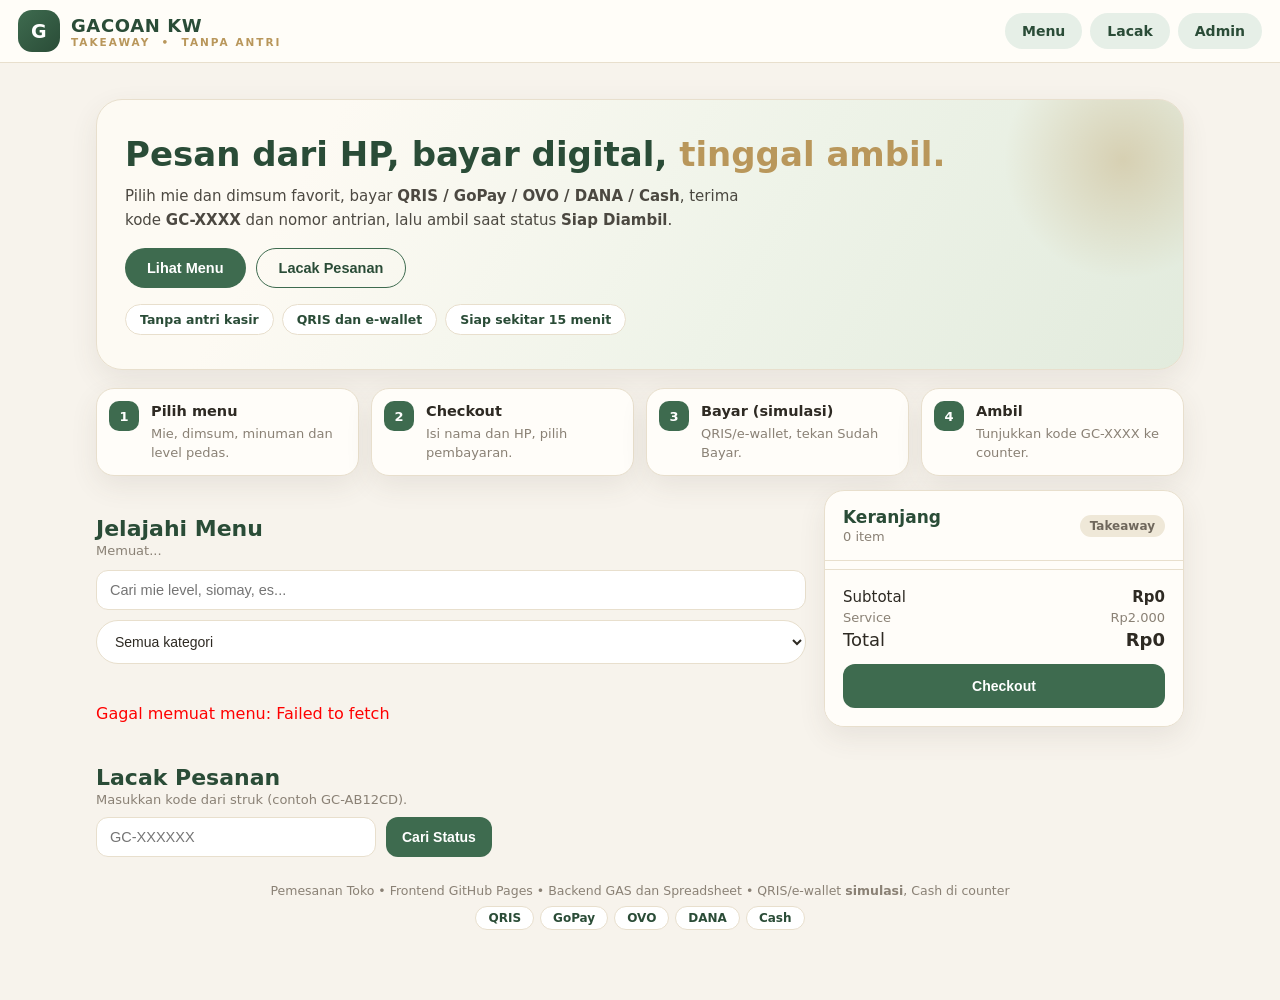
==== index.html @ 97f75303 "Keranjang menyatu halaman + thumbnail per item, presisi mobile/desktop" ====
<!DOCTYPE html>
<html lang="id">
<head>
<meta charset="UTF-8"><meta name="viewport" content="width=device-width,initial-scale=1">
<title>Pemesanan Toko — Takeaway Tanpa Antri</title>
<meta name="description" content="Pesan mie, dimsum dan minuman takeaway tanpa antri. Bayar QRIS/e-wallet, ambil dengan kode.">
<link rel="stylesheet" href="./style.css">
</head>
<body>
<header class="top">
  <div class="brand"><div class="brand-mark">G</div>
    <div><div class="logo">GACOAN KW</div><small>TAKEAWAY &nbsp;•&nbsp; TANPA ANTRI</small></div>
  </div>
  <nav><a href="#menu">Menu</a><a href="#lacak">Lacak</a><a href="./admin.html">Admin</a></nav>
</header>
<div class="wrap">
  <div id="cfgWarn" class="warn" style="display:none">
    <b>Backend belum dihubungkan.</b> Isi <code>GAS_API_URL</code> di <code>config.js</code>
    dengan URL Web App GAS, lalu push ulang. Menu di bawah ini data demo.
  </div>

  <section class="hero">
    <div>
      <h1>Pesan dari HP, bayar digital, <em>tinggal ambil.</em></h1>
      <p>Pilih mie dan dimsum favorit, bayar <b>QRIS / GoPay / OVO / DANA / Cash</b>, terima kode <b>GC-XXXX</b> dan nomor antrian, lalu ambil saat status <b>Siap Diambil</b>.</p>
      <div class="hero-cta">
        <button class="btn-light" onclick="document.getElementById('menu').scrollIntoView()">Lihat Menu</button>
        <button class="btn-outline" onclick="document.getElementById('lacak').scrollIntoView()">Lacak Pesanan</button>
      </div>
      <div class="chips"><span class="chip">Tanpa antri kasir</span><span class="chip">QRIS dan e-wallet</span><span class="chip">Siap sekitar 15 menit</span></div>
    </div>
  </section>

  <div class="steps">
    <div class="step"><span class="n">1</span><b>Pilih menu</b><span>Mie, dimsum, minuman dan level pedas.</span></div>
    <div class="step"><span class="n">2</span><b>Checkout</b><span>Isi nama dan HP, pilih pembayaran.</span></div>
    <div class="step"><span class="n">3</span><b>Bayar (simulasi)</b><span>QRIS/e-wallet, tekan Sudah Bayar.</span></div>
    <div class="step"><span class="n">4</span><b>Ambil</b><span>Tunjukkan kode GC-XXXX ke counter.</span></div>
  </div>

  <div class="shop">
    <div class="shop-main">
      <div class="sec"><div><h2 id="menu">Jelajahi Menu</h2><p id="menuCount">Memuat...</p></div></div>
      <div class="toolbar">
        <div class="search"><input id="q" type="text" placeholder="Cari mie level, siomay, es..." autocomplete="off"></div>
        <select id="kategori" aria-label="Kategori"><option value="">Semua kategori</option></select>
      </div>
      <div id="pills" class="pills"></div>
      <div id="grid" class="grid">
        <div class="skel"></div><div class="skel"></div><div class="skel"></div><div class="skel"></div>
      </div>
    </div>
    <aside id="cartPanel" class="cart-panel" aria-label="Keranjang belanja">
      <div class="cart-head">
        <div><b>Keranjang</b><p class="muted" id="cartSub" style="margin:2px 0 0">0 item</p></div>
        <span class="badge" id="cartBadge">Takeaway</span>
      </div>
      <div id="citems" class="cart-items"></div>
      <div class="cart-foot">
        <div class="total-row"><span>Subtotal</span><b id="csub">Rp0</b></div>
        <div class="total-row muted"><span>Service</span><span>Rp2.000</span></div>
        <div class="total-row" style="font-size:18px"><span>Total</span><b id="ctotal">Rp0</b></div>
        <button class="btn" style="width:100%;margin-top:10px;padding:14px" onclick="openCheckout()">Checkout</button>
      </div>
    </aside>
  </div>

  <div class="sec"><div><h2 id="lacak">Lacak Pesanan</h2><p>Masukkan kode dari struk (contoh GC-AB12CD).</p></div></div>
  <div class="track-form">
    <input id="kode" type="text" placeholder="GC-XXXXXX" style="text-transform:uppercase">
    <button class="btn" onclick="lacak()">Cari Status</button>
  </div>
  <div id="hasil"></div>

  <footer class="site">Pemesanan Toko • Frontend GitHub Pages • Backend GAS dan Spreadsheet • QRIS/e-wallet <b>simulasi</b>, Cash di counter
    <div class="pay-row"><span>QRIS</span><span>GoPay</span><span>OVO</span><span>DANA</span><span>Cash</span></div>
  </footer>
</div>

<button id="fab" class="cart-fab" onclick="toggleCart(true)">Keranjang • <span id="cnt">0</span> • <span id="fabTotal">Rp0</span></button>
<div id="toast"></div>

<div id="mCheckout" class="modal"><div class="box">
  <h2>Checkout Takeaway</h2><div class="muted">Langkah 1 dari 2 — data pengambil dan pembayaran</div>
  <label>Nama pengambil</label><input id="nama" type="text" placeholder="Nama pengambil" autocomplete="name">
  <label>No. HP / WA</label><input id="hp" type="tel" placeholder="08xx xxxx xxxx" autocomplete="tel">
  <label>Catatan (opsional)</label><input id="catatan" type="text" placeholder="Es sedikit, mie setengah matang...">
  <label>Metode pembayaran (simulasi)</label><div id="pays"></div>
  <div id="coSum" style="margin:12px 0;font-size:14px"></div>
  <div class="row"><button class="btn ghost" onclick="closeM('mCheckout')">Batal</button>
  <button id="btnOrder" class="btn" onclick="buatPesanan()">Buat Pesanan</button></div>
</div></div>

<div id="mBayar" class="modal"><div class="box">
  <h2 id="bTitle">Pembayaran</h2><div class="muted">Langkah 2 dari 2 — simulasi, tidak ada uang asli</div>
  <div id="bBody" style="margin-top:8px"></div>
</div></div>

<div id="mStruk" class="modal"><div class="box" style="text-align:left">
  <h2>Pesanan dibuat</h2>
  <div id="sBody"></div>
  <div class="row" style="margin-top:12px"><button class="btn ghost" onclick="closeM('mStruk')">Tutup</button>
  <button class="btn" onclick="lacakDariStruk()">Lacak Status</button></div>
</div></div>

<script src="./config.js"></script>
<script src="./api.js"></script>
<script src="./foodimg.js"></script>
<script src="./app.js"></script>
</body>
</html>
---- style.css ----
/* Pesanan Toko — Soft Elegant v3 (tanpa merah, tanpa ikon) */
:root{
  --brand:#3e6b4f;--brand-d:#2a4c37;--brand-soft:#e6efe7;
  --gold:#b9975b;--gold-soft:#f4ecda;
  --ink:#2e2a23;--muted:#8a8175;
  --bg:#f7f3ec;--card:#fffdf9;--line:#e8dfcd;
  --green:#2e7d4f;--green-bg:#dcefe2;--amber:#8f6b1d;--amber-bg:#f7ecd0;
  --shadow:0 10px 28px rgba(80,70,50,.09);--shadow-lg:0 18px 50px rgba(80,70,50,.15);
  --r:18px;
}
*{box-sizing:border-box}
html{scroll-behavior:smooth}
body{margin:0;font-family:"Inter","Segoe UI",system-ui,-apple-system,Arial,sans-serif;background:var(--bg);color:var(--ink);-webkit-font-smoothing:antialiased}
a{color:inherit}

/* Header */
header.top{position:sticky;top:0;z-index:20;background:rgba(255,253,249,.94);backdrop-filter:blur(10px);
  padding:10px 18px;display:flex;align-items:center;gap:12px;border-bottom:1px solid var(--line)}
.brand{display:flex;align-items:center;gap:11px}
.brand-mark{width:42px;height:42px;border-radius:14px;background:linear-gradient(135deg,var(--brand),var(--brand-d));color:#fff;
  display:grid;place-items:center;font-weight:800;font-size:19px;letter-spacing:.5px}
.brand .logo{font-weight:800;font-size:18px;letter-spacing:.6px;color:var(--brand-d)}
.brand small{display:block;font-size:10.5px;font-weight:700;color:var(--gold);letter-spacing:2px}
header.top nav{margin-left:auto;display:flex;gap:8px}
header.top nav a,header.top nav button{color:var(--brand-d);text-decoration:none;background:var(--brand-soft);border:1px solid transparent;
  padding:9px 16px;border-radius:999px;cursor:pointer;font-size:14px;font-weight:700;transition:.2s}
header.top nav a:hover,header.top nav button:hover{border-color:var(--brand);background:#fff}

.wrap{max-width:1120px;margin:0 auto;padding:18px 16px 60px}

/* Hero */
.hero{position:relative;overflow:hidden;background:linear-gradient(120deg,#fdfaf3 20%,#eef3e8 60%,#e2ebdd 100%);
  border:1px solid var(--line);color:var(--ink);border-radius:26px;padding:34px 28px;margin:18px 0;box-shadow:var(--shadow)}
.hero::after{content:"";position:absolute;right:-60px;top:-60px;width:240px;height:240px;border-radius:50%;
  background:radial-gradient(circle,rgba(185,151,91,.35),transparent 70%)}
.hero h1{margin:0 0 10px;font-size:clamp(24px,4vw,34px);line-height:1.18;color:var(--brand-d);font-weight:800}
.hero h1 em{font-style:normal;color:var(--gold)}
.hero p{margin:0;opacity:.85;max-width:640px;font-size:15px;line-height:1.6}
.hero-cta{display:flex;gap:10px;margin-top:16px;flex-wrap:wrap}
.btn-light{background:var(--brand);color:#fff;border:0;border-radius:999px;padding:12px 22px;font-weight:800;cursor:pointer;font-size:14.5px}
.btn-light:hover{background:var(--brand-d)}
.btn-outline{background:transparent;color:var(--brand-d);border:1.5px solid var(--brand);border-radius:999px;padding:11px 22px;font-weight:700;cursor:pointer;font-size:14.5px}
.chips{display:flex;gap:8px;margin-top:16px;flex-wrap:wrap}
.chip{background:#fff;border:1px solid var(--line);padding:7px 14px;border-radius:999px;font-size:12.5px;font-weight:700;color:var(--brand-d)}

/* Steps */
.steps{display:grid;grid-template-columns:repeat(auto-fit,minmax(200px,1fr));gap:12px;margin:14px 0}
.step{background:var(--card);border-radius:var(--r);padding:14px 14px 14px 54px;border:1px solid var(--line);position:relative;box-shadow:var(--shadow)}
.step .n{position:absolute;left:12px;top:12px;width:30px;height:30px;border-radius:10px;background:var(--brand);color:#fff;display:grid;place-items:center;font-weight:800}
.step b{display:block;margin-bottom:4px;font-size:14.5px}
.step span{font-size:13px;color:var(--muted)}

/* Section */
.sec{display:flex;align-items:end;justify-content:space-between;margin:26px 0 10px}
.sec h2{margin:0;font-size:22px;color:var(--brand-d)}
.sec p{margin:2px 0 0;color:var(--muted);font-size:13px}

/* Toolbar + pills */
.toolbar{display:flex;gap:10px;flex-wrap:wrap;margin:12px 0;align-items:center}
.search{flex:1;min-width:200px}
.search input{width:100%;padding:12px 16px;border-radius:999px;border:1.5px solid var(--line);font-size:14.5px;background:#fff;color:var(--ink)}
.toolbar select{padding:12px 14px;border-radius:999px;border:1.5px solid var(--line);font-size:14px;background:#fff;color:var(--ink)}
.pills{display:flex;gap:8px;flex-wrap:wrap;margin:4px 0 12px}
.pill-btn{border:1.5px solid var(--line);background:#fff;padding:8px 16px;border-radius:999px;font-size:13.5px;font-weight:700;cursor:pointer;color:#6b6257;transition:.15s}
.pill-btn.on{background:var(--brand-d);color:#fff;border-color:var(--brand-d)}

/* Menu grid + thumbnails */
.grid{display:grid;grid-template-columns:repeat(auto-fill,minmax(250px,1fr));gap:14px}
.card{background:var(--card);border-radius:20px;overflow:hidden;border:1px solid var(--line);display:flex;flex-direction:column;
  transition:transform .15s,box-shadow .15s;box-shadow:var(--shadow)}
.card:hover{transform:translateY(-3px);box-shadow:var(--shadow-lg)}
.thumb{height:172px;background:linear-gradient(135deg,#ece5d3,#ddd2b8);overflow:hidden}
.thumb img{width:100%;height:100%;object-fit:cover;display:block;transition:transform .3s}
.card:hover .thumb img{transform:scale(1.05)}
.card .body{padding:14px 14px 16px;flex:1;display:flex;flex-direction:column}
.card .cat{font-size:11.5px;color:var(--gold);font-weight:800;letter-spacing:1.2px;text-transform:uppercase}
.card h3{margin:4px 0;font-size:16.5px}
.card .desc{font-size:13px;color:#6f675c;min-height:38px;line-height:1.5}
.price-row{display:flex;align-items:center;justify-content:space-between;margin:10px 0 8px}
.card .price{font-weight:800;font-size:17px;color:var(--brand-d)}
.level{width:100%;padding:9px 11px;border-radius:10px;border:1.5px solid var(--line);font-size:13px;margin-bottom:8px;background:#fff}
.card .act{display:flex;gap:8px;margin-top:auto}
.qty{display:flex;gap:6px;align-items:center}
.qty button{width:32px;height:36px;border-radius:10px;border:1.5px solid var(--line);background:#fff;cursor:pointer;font-size:16px;font-weight:800;color:var(--brand-d)}
.qty button:hover{border-color:var(--brand)}
.add{flex:1;background:var(--brand);color:#fff;border:0;border-radius:10px;padding:0 14px;font-weight:800;cursor:pointer;font-size:14px}
.add:hover{background:var(--brand-d)}
.skel{background:linear-gradient(90deg,#ece7d9,#f6f2e8,#ece7d9);background-size:200% 100%;animation:sh 1.2s infinite;border-radius:20px;min-height:260px}
@keyframes sh{to{background-position:-200% 0}}

/* Track */
.track-card{background:var(--card);border:1px solid var(--line);border-radius:var(--r);padding:16px;box-shadow:var(--shadow);margin-top:12px}
.track-form{display:flex;gap:10px;flex-wrap:wrap}
.track-form input{max-width:280px;padding:12px 16px;border-radius:999px;border:1.5px solid var(--line);font-size:14.5px;background:#fff}

/* Buttons */
.row{display:flex;gap:8px;align-items:center;flex-wrap:wrap}
.btn{background:var(--brand);color:#fff;border:0;border-radius:12px;padding:11px 16px;cursor:pointer;font-weight:800;font-size:14px;transition:.15s}
.btn:hover{background:var(--brand-d)}
.btn.ghost{background:#fff;color:var(--brand-d);border:1.5px solid var(--brand)}
.btn.green{background:var(--brand)}.btn:disabled{opacity:.6;cursor:not-allowed}
.btn.sm{padding:7px 12px;font-size:13px;border-radius:9px}

/* Shop layout: menu + keranjang menyatu */
.shop{display:grid;grid-template-columns:1fr;gap:18px;align-items:start}
.cart-panel{background:var(--card);border:1px solid var(--line);border-radius:20px;box-shadow:var(--shadow);overflow:hidden;scroll-margin-top:76px}
.cart-panel.flash{animation:flash 1s}
@keyframes flash{30%{box-shadow:0 0 0 4px rgba(62,107,79,.35)}}
.cart-head{padding:16px 18px;border-bottom:1px solid var(--line);display:flex;justify-content:space-between;align-items:center;gap:10px}
.cart-head b{font-size:17px;color:var(--brand-d)}
.cart-items{padding:4px 18px}
.cart-items .empty{padding:26px 6px}
.cart-foot{padding:14px 18px 18px;border-top:1px solid var(--line);background:#fffdf9}
.ci{display:grid;grid-template-columns:58px 1fr auto;gap:12px;padding:12px 0;border-bottom:1px dashed var(--line);align-items:center}
.ci:last-child{border-bottom:0}
.ci-thumb{width:58px;height:58px;border-radius:12px;object-fit:cover;background:#ece5d3;display:block}
.ci-info{min-width:0}
.ci-info b{font-size:14px;display:block;white-space:nowrap;overflow:hidden;text-overflow:ellipsis}
.ci-info .qty{margin-top:6px}
.qty .link{background:none;border:0;color:var(--muted);cursor:pointer;font-size:12.5px;text-decoration:underline;padding:4px}
.ci-total{font-size:14px;white-space:nowrap}
@media(min-width:1024px){
  .shop{grid-template-columns:1fr 360px}
  .cart-panel{position:sticky;top:76px}
  .cart-items{max-height:54vh;overflow:auto}
  .cart-fab{display:none}
}

/* Cart FAB (mobile) */
.cart-fab{position:fixed;right:18px;bottom:18px;background:var(--brand-d);color:#fff;border-radius:999px;padding:15px 22px;font-weight:800;
  cursor:pointer;z-index:30;box-shadow:0 12px 30px rgba(42,76,55,.4);border:0;font-size:15px;transition:.2s}
.cart-fab:hover{transform:scale(1.03)}
.cart-fab.pop{animation:pop .35s}
@keyframes pop{40%{transform:scale(1.1)}}
.empty{text-align:center;color:var(--muted);padding:30px 10px;line-height:1.7}
.total-row{display:flex;justify-content:space-between;font-size:15px;margin:4px 0}

/* Modal */
.modal{position:fixed;inset:0;background:rgba(46,42,35,.5);backdrop-filter:blur(3px);display:none;align-items:center;justify-content:center;z-index:50;padding:14px}
.modal.open{display:flex}
.box{background:#fffdf9;border-radius:22px;padding:22px;width:min(580px,100%);max-height:92dvh;overflow:auto;box-shadow:var(--shadow-lg);animation:up .22s;border:1px solid var(--line)}
@keyframes up{from{transform:translateY(14px);opacity:.4}}
.box h2{margin:0 0 6px;font-size:20px;color:var(--brand-d)}
.muted{color:var(--muted);font-size:13px}
label{font-size:13px;font-weight:700;display:block;margin:12px 0 5px}
input[type=text],input[type=tel],input[type=number],input[type=password],input[type=url],textarea,select{width:100%;padding:11px 13px;border-radius:12px;border:1.5px solid var(--line);font-size:14.5px;background:#fff;color:var(--ink)}
input:focus,select:focus{outline:2px solid rgba(62,107,79,.25);border-color:var(--brand)}
.payopt{display:flex;gap:12px;align-items:center;border:1.5px solid var(--line);border-radius:14px;padding:12px;margin:8px 0;cursor:pointer;transition:.15s;background:#fff}
.payopt:hover{border-color:var(--gold)}
.payopt.sel{border-color:var(--brand);background:#f2f6f0;box-shadow:0 4px 14px rgba(62,107,79,.12)}
.pay-name{width:46px;height:46px;border-radius:12px;display:grid;place-items:center;font-size:13px;font-weight:800;background:var(--brand-soft);color:var(--brand-d);flex-shrink:0}
.qrbox{background:#2e2a23;color:#f7f3ec;border-radius:16px;padding:18px;text-align:center}
.qrbox pre{background:#453e33;border-radius:12px;padding:12px;overflow:auto;color:#f7f3ec}
.timeline{display:flex;gap:6px;margin:12px 0;flex-wrap:wrap;align-items:center}
.pill{padding:7px 12px;border-radius:999px;background:#efe8d8;font-size:12.5px;font-weight:700;color:#6f675c}
.pill.on{background:var(--green-bg);color:var(--green)}
.pill.cur{background:var(--brand);color:#fff}
table{width:100%;border-collapse:collapse;font-size:14px}
th,td{padding:10px 8px;border-bottom:1px solid var(--line);text-align:left}
th{font-size:12px;text-transform:uppercase;letter-spacing:.6px;color:var(--muted)}
.badge{padding:4px 10px;border-radius:999px;font-size:12px;font-weight:800;background:#efe8d8;color:#6f675c}
.badge.paid{background:var(--green-bg);color:var(--green)}
.badge.pending{background:var(--amber-bg);color:var(--amber)}
.menu-thumb{width:58px;height:58px;border-radius:12px;object-fit:cover;flex-shrink:0;background:#ece5d3}

/* Toast */
#toast{position:fixed;left:50%;bottom:90px;transform:translateX(-50%);z-index:60;display:flex;flex-direction:column;gap:8px;align-items:center}
.toast-msg{background:var(--brand-d);color:#fff;padding:11px 18px;border-radius:999px;font-size:14px;font-weight:600;box-shadow:0 10px 26px rgba(0,0,0,.3);animation:up .2s}

/* Admin */
.stat-grid{display:grid;grid-template-columns:repeat(auto-fit,minmax(180px,1fr));gap:12px;margin:14px 0}
.stat-card{border-radius:20px;padding:20px 18px;color:#fff;box-shadow:var(--shadow)}
.stat-card b{font-size:26px;display:block}
.stat-card span{font-size:13px;opacity:.92}
.st-a{background:linear-gradient(135deg,#3e6b4f,#243f2e)}.st-b{background:linear-gradient(135deg,#8a7340,#5c4c26)}.st-c{background:linear-gradient(135deg,#4d6a8a,#2c3e55)}
.tabs{display:flex;gap:8px;align-items:center;flex-wrap:wrap;margin:10px 0}
.order-card{background:#fffdf9;border:1px solid var(--line);border-radius:18px;padding:14px;margin:10px 0;box-shadow:var(--shadow)}
.order-card .meta{font-size:13px;color:#6f675c;margin:6px 0;line-height:1.6}
.login-card{max-width:400px;margin:46px auto;box-shadow:var(--shadow-lg)}
.warn{background:#fdf8ec;border:1px solid #e3d3a8;border-radius:14px;padding:12px 14px;margin:12px 0;font-size:14px}

footer.site{text-align:center;color:var(--muted);font-size:12.5px;padding:26px 10px 10px}
footer.site .pay-row{display:flex;gap:6px;justify-content:center;margin-top:8px;flex-wrap:wrap}
footer.site .pay-row span{background:#fff;border:1px solid var(--line);border-radius:999px;padding:4px 12px;font-weight:700;font-size:12px;color:var(--brand-d)}
@media(max-width:640px){
  .hero{padding:24px 20px}
  .cart-fab{left:14px;right:14px;text-align:center}
  #toast{bottom:110px;width:max-content;max-width:92vw}
}
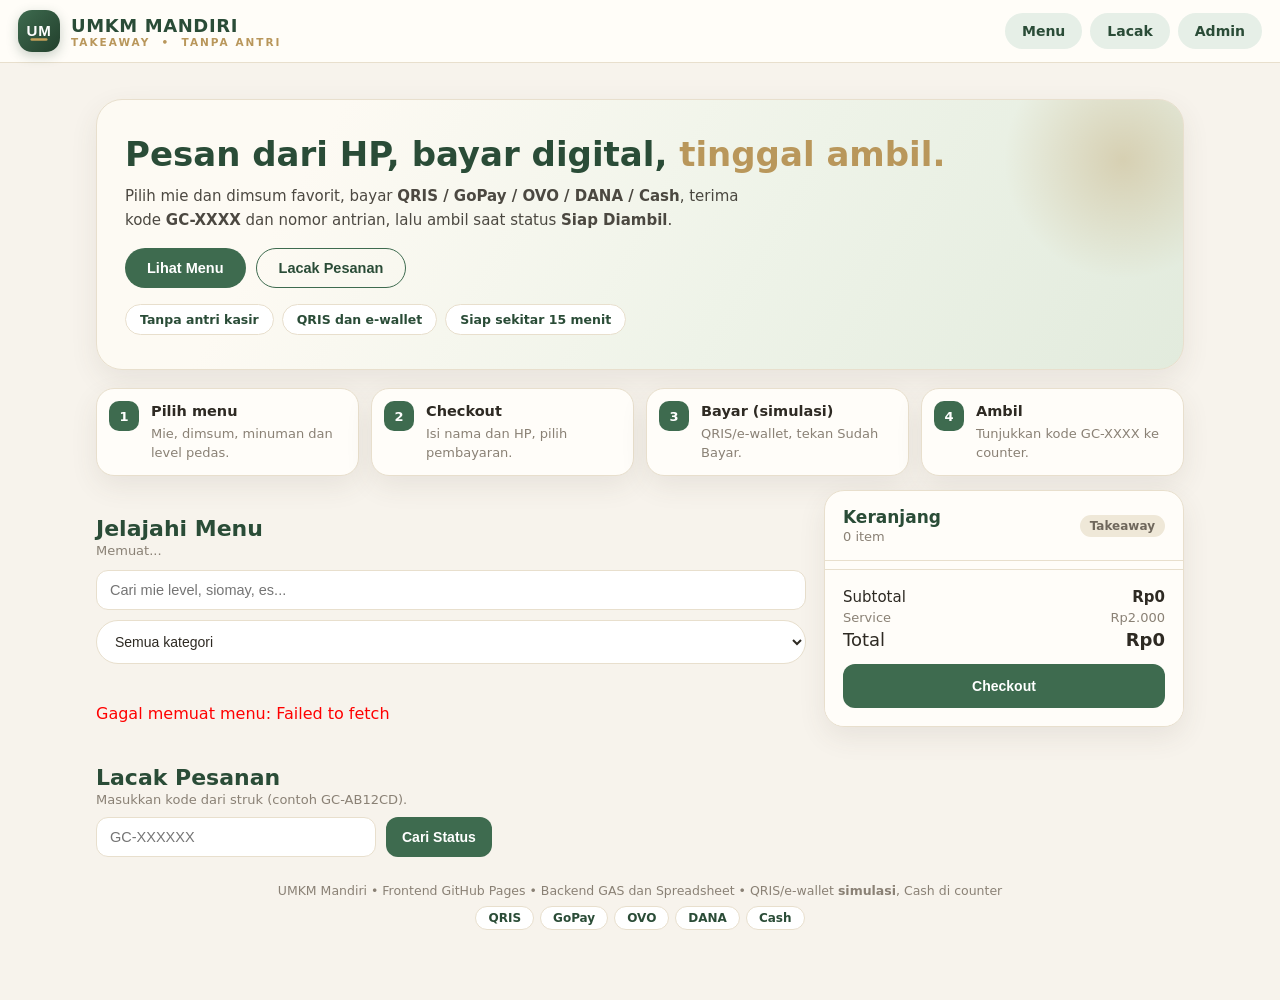
==== commit bbb1cc8b: "Rebrand UMKM Mandiri + favicon dan logo profesional" ====
--- a/index.html
+++ b/index.html
@@ -2,14 +2,15 @@
 <html lang="id">
 <head>
 <meta charset="UTF-8"><meta name="viewport" content="width=device-width,initial-scale=1">
-<title>Pemesanan Toko — Takeaway Tanpa Antri</title>
-<meta name="description" content="Pesan mie, dimsum dan minuman takeaway tanpa antri. Bayar QRIS/e-wallet, ambil dengan kode.">
+<title>UMKM Mandiri — Takeaway Tanpa Antri</title>
+<meta name="description" content="UMKM Mandiri: pesan makanan dan minuman takeaway tanpa antri. Bayar QRIS/e-wallet, ambil dengan kode.">
+<link rel="icon" href="./favicon.svg" type="image/svg+xml">
 <link rel="stylesheet" href="./style.css">
 </head>
 <body>
 <header class="top">
-  <div class="brand"><div class="brand-mark">G</div>
-    <div><div class="logo">GACOAN KW</div><small>TAKEAWAY &nbsp;•&nbsp; TANPA ANTRI</small></div>
+  <div class="brand"><img class="logo-img" src="./favicon.svg" alt="Logo UMKM Mandiri">
+    <div><div class="logo">UMKM MANDIRI</div><small>TAKEAWAY &nbsp;•&nbsp; TANPA ANTRI</small></div>
   </div>
   <nav><a href="#menu">Menu</a><a href="#lacak">Lacak</a><a href="./admin.html">Admin</a></nav>
 </header>
@@ -72,7 +73,7 @@
   </div>
   <div id="hasil"></div>
 
-  <footer class="site">Pemesanan Toko • Frontend GitHub Pages • Backend GAS dan Spreadsheet • QRIS/e-wallet <b>simulasi</b>, Cash di counter
+  <footer class="site">UMKM Mandiri • Frontend GitHub Pages • Backend GAS dan Spreadsheet • QRIS/e-wallet <b>simulasi</b>, Cash di counter
     <div class="pay-row"><span>QRIS</span><span>GoPay</span><span>OVO</span><span>DANA</span><span>Cash</span></div>
   </footer>
 </div>
--- a/style.css
+++ b/style.css
@@ -20,6 +20,7 @@
 .brand-mark{width:42px;height:42px;border-radius:14px;background:linear-gradient(135deg,var(--brand),var(--brand-d));color:#fff;
   display:grid;place-items:center;font-weight:800;font-size:19px;letter-spacing:.5px}
 .brand .logo{font-weight:800;font-size:18px;letter-spacing:.6px;color:var(--brand-d)}
+.logo-img{width:42px;height:42px;border-radius:14px;display:block;box-shadow:0 4px 12px rgba(42,76,55,.25)}
 .brand small{display:block;font-size:10.5px;font-weight:700;color:var(--gold);letter-spacing:2px}
 header.top nav{margin-left:auto;display:flex;gap:8px}
 header.top nav a,header.top nav button{color:var(--brand-d);text-decoration:none;background:var(--brand-soft);border:1px solid transparent;
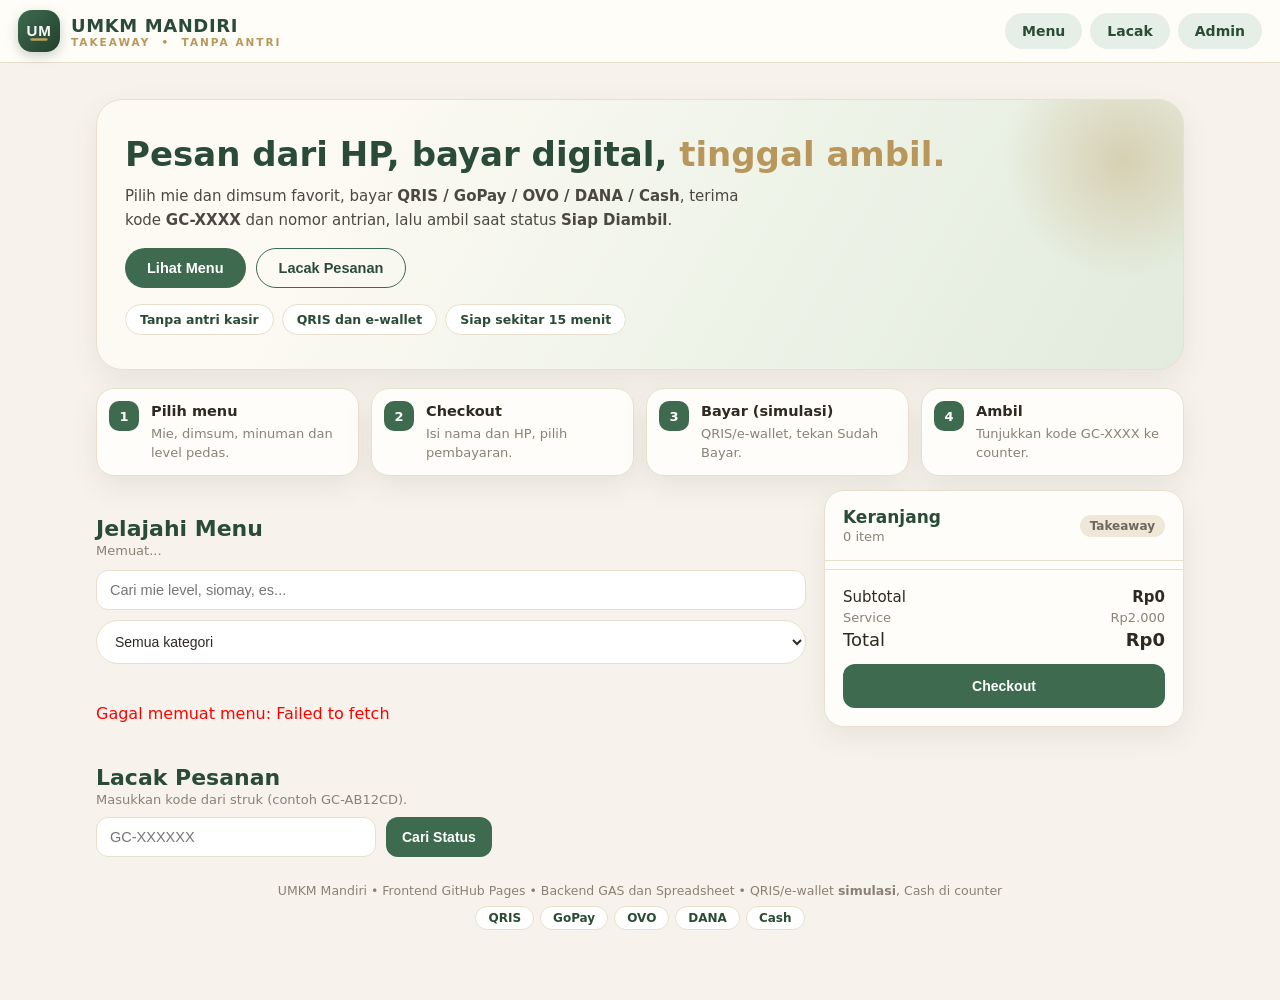
==== commit cd050cb2: "Pengaturan dinamis: nama toko, fee, estimasi, metode bayar via admin" ====
--- a/index.html
+++ b/index.html
@@ -10,7 +10,7 @@
 <body>
 <header class="top">
   <div class="brand"><img class="logo-img" src="./favicon.svg" alt="Logo UMKM Mandiri">
-    <div><div class="logo">UMKM MANDIRI</div><small>TAKEAWAY &nbsp;•&nbsp; TANPA ANTRI</small></div>
+    <div><div class="logo" id="brandName">UMKM MANDIRI</div><small id="brandTag">TAKEAWAY &nbsp;•&nbsp; TANPA ANTRI</small></div>
   </div>
   <nav><a href="#menu">Menu</a><a href="#lacak">Lacak</a><a href="./admin.html">Admin</a></nav>
 </header>
@@ -28,7 +28,7 @@
         <button class="btn-light" onclick="document.getElementById('menu').scrollIntoView()">Lihat Menu</button>
         <button class="btn-outline" onclick="document.getElementById('lacak').scrollIntoView()">Lacak Pesanan</button>
       </div>
-      <div class="chips"><span class="chip">Tanpa antri kasir</span><span class="chip">QRIS dan e-wallet</span><span class="chip">Siap sekitar 15 menit</span></div>
+      <div class="chips"><span class="chip">Tanpa antri kasir</span><span class="chip">QRIS dan e-wallet</span><span class="chip" id="estChip">Siap sekitar 15 menit</span></div>
     </div>
   </section>
 
@@ -59,7 +59,7 @@
       <div id="citems" class="cart-items"></div>
       <div class="cart-foot">
         <div class="total-row"><span>Subtotal</span><b id="csub">Rp0</b></div>
-        <div class="total-row muted"><span>Service</span><span>Rp2.000</span></div>
+        <div class="total-row muted"><span>Service</span><span id="svcLabel">Rp2.000</span></div>
         <div class="total-row" style="font-size:18px"><span>Total</span><b id="ctotal">Rp0</b></div>
         <button class="btn" style="width:100%;margin-top:10px;padding:14px" onclick="openCheckout()">Checkout</button>
       </div>
@@ -73,7 +73,7 @@
   </div>
   <div id="hasil"></div>
 
-  <footer class="site">UMKM Mandiri • Frontend GitHub Pages • Backend GAS dan Spreadsheet • QRIS/e-wallet <b>simulasi</b>, Cash di counter
+  <footer class="site"><span id="footBrand">UMKM Mandiri</span> • Frontend GitHub Pages • Backend GAS dan Spreadsheet • QRIS/e-wallet <b>simulasi</b>, Cash di counter
     <div class="pay-row"><span>QRIS</span><span>GoPay</span><span>OVO</span><span>DANA</span><span>Cash</span></div>
   </footer>
 </div>
--- a/style.css
+++ b/style.css
@@ -152,6 +152,8 @@
 .pay-name{width:46px;height:46px;border-radius:12px;display:grid;place-items:center;font-size:13px;font-weight:800;background:var(--brand-soft);color:var(--brand-d);flex-shrink:0}
 .qrbox{background:#2e2a23;color:#f7f3ec;border-radius:16px;padding:18px;text-align:center}
 .qrbox pre{background:#453e33;border-radius:12px;padding:12px;overflow:auto;color:#f7f3ec}
+.qr-img{width:200px;height:200px;max-width:100%;border-radius:12px;background:#fff;padding:8px;display:block;margin:0 auto}
+#payCount{color:var(--brand-d);font-weight:800}
 .timeline{display:flex;gap:6px;margin:12px 0;flex-wrap:wrap;align-items:center}
 .pill{padding:7px 12px;border-radius:999px;background:#efe8d8;font-size:12.5px;font-weight:700;color:#6f675c}
 .pill.on{background:var(--green-bg);color:var(--green)}
@@ -183,6 +185,19 @@
 footer.site{text-align:center;color:var(--muted);font-size:12.5px;padding:26px 10px 10px}
 footer.site .pay-row{display:flex;gap:6px;justify-content:center;margin-top:8px;flex-wrap:wrap}
 footer.site .pay-row span{background:#fff;border:1px solid var(--line);border-radius:999px;padding:4px 12px;font-weight:700;font-size:12px;color:var(--brand-d)}
+
+/* Struk */
+.struk{background:#fff;border:1px dashed var(--line);border-radius:14px;padding:16px}
+.struk-head{text-align:center;margin-bottom:10px}
+.struk-head b{display:block;font-size:18px;color:var(--brand-d);letter-spacing:1px}
+.struk-head span{font-size:12px;color:var(--muted)}
+.struk-row{display:flex;justify-content:space-between;gap:12px;font-size:13.5px;padding:2px 0}
+.struk-div{border-top:1px dashed var(--line);margin:10px 0}
+@media print{
+  header.top,.wrap,.cart-fab,#toast,.modal .no-print{display:none !important}
+  .modal{position:static;background:none;padding:0}
+  .modal .box{box-shadow:none;max-height:none;width:100%}
+}
 @media(max-width:640px){
   .hero{padding:24px 20px}
   .cart-fab{left:14px;right:14px;text-align:center}
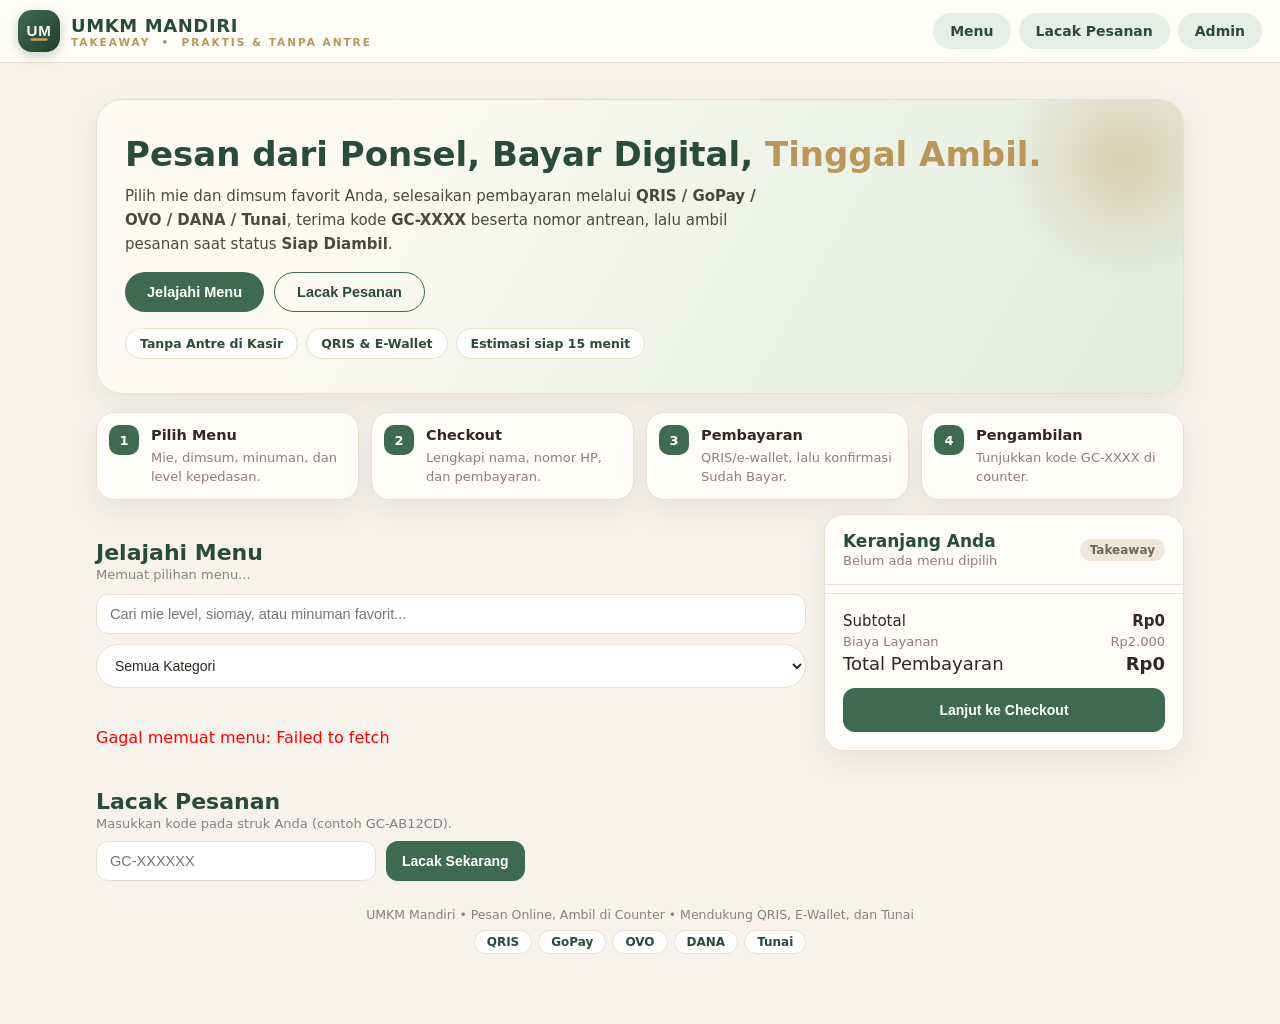
==== commit 92b1e22a: "Perhalus copywriting: bahasa lebih profesional dan elegan di publik, admin, dapur" ====
--- a/index.html
+++ b/index.html
@@ -2,49 +2,50 @@
 <html lang="id">
 <head>
 <meta charset="UTF-8"><meta name="viewport" content="width=device-width,initial-scale=1">
-<title>UMKM Mandiri — Takeaway Tanpa Antri</title>
-<meta name="description" content="UMKM Mandiri: pesan makanan dan minuman takeaway tanpa antri. Bayar QRIS/e-wallet, ambil dengan kode.">
+<title>UMKM Mandiri — Pesan Takeaway dengan Mudah</title>
+<meta name="description" content="UMKM Mandiri: layanan pesan takeaway makanan dan minuman secara online. Bayar dengan QRIS/e-wallet, ambil pesanan dengan kode antrian.">
 <link rel="icon" href="./favicon.svg" type="image/svg+xml">
 <link rel="stylesheet" href="./style.css">
 </head>
 <body>
 <header class="top">
   <div class="brand"><img class="logo-img" src="./favicon.svg" alt="Logo UMKM Mandiri">
-    <div><div class="logo" id="brandName">UMKM MANDIRI</div><small id="brandTag">TAKEAWAY &nbsp;•&nbsp; TANPA ANTRI</small></div>
+    <div><div class="logo" id="brandName">UMKM MANDIRI</div><small id="brandTag">TAKEAWAY &nbsp;•&nbsp; PRAKTIS & TANPA ANTRE</small></div>
   </div>
-  <nav><a href="#menu">Menu</a><a href="#lacak">Lacak</a><a href="./admin.html">Admin</a></nav>
+  <nav><a href="#menu">Menu</a><a href="#lacak">Lacak Pesanan</a><a href="./admin.html">Admin</a></nav>
 </header>
 <div class="wrap">
   <div id="cfgWarn" class="warn" style="display:none">
-    <b>Backend belum dihubungkan.</b> Isi <code>GAS_API_URL</code> di <code>config.js</code>
-    dengan URL Web App GAS, lalu push ulang. Menu di bawah ini data demo.
+    <b>Layanan backend belum terhubung.</b> Mohon isi <code>GAS_API_URL</code> di <code>config.js</code>
+    dengan URL Web App GAS, kemudian publikasikan ulang. Menu di bawah ini merupakan data pratinjau.
   </div>
+  <div id="tutupWarn" class="warn" style="display:none"></div>
 
   <section class="hero">
     <div>
-      <h1>Pesan dari HP, bayar digital, <em>tinggal ambil.</em></h1>
-      <p>Pilih mie dan dimsum favorit, bayar <b>QRIS / GoPay / OVO / DANA / Cash</b>, terima kode <b>GC-XXXX</b> dan nomor antrian, lalu ambil saat status <b>Siap Diambil</b>.</p>
+      <h1>Pesan dari Ponsel, Bayar Digital, <em>Tinggal Ambil.</em></h1>
+      <p>Pilih mie dan dimsum favorit Anda, selesaikan pembayaran melalui <b>QRIS / GoPay / OVO / DANA / Tunai</b>, terima kode <b>GC-XXXX</b> beserta nomor antrean, lalu ambil pesanan saat status <b>Siap Diambil</b>.</p>
       <div class="hero-cta">
-        <button class="btn-light" onclick="document.getElementById('menu').scrollIntoView()">Lihat Menu</button>
+        <button class="btn-light" onclick="document.getElementById('menu').scrollIntoView()">Jelajahi Menu</button>
         <button class="btn-outline" onclick="document.getElementById('lacak').scrollIntoView()">Lacak Pesanan</button>
       </div>
-      <div class="chips"><span class="chip">Tanpa antri kasir</span><span class="chip">QRIS dan e-wallet</span><span class="chip" id="estChip">Siap sekitar 15 menit</span></div>
+      <div class="chips"><span class="chip">Tanpa Antre di Kasir</span><span class="chip">QRIS & E-Wallet</span><span class="chip" id="estChip">Estimasi siap 15 menit</span></div>
     </div>
   </section>
 
   <div class="steps">
-    <div class="step"><span class="n">1</span><b>Pilih menu</b><span>Mie, dimsum, minuman dan level pedas.</span></div>
-    <div class="step"><span class="n">2</span><b>Checkout</b><span>Isi nama dan HP, pilih pembayaran.</span></div>
-    <div class="step"><span class="n">3</span><b>Bayar (simulasi)</b><span>QRIS/e-wallet, tekan Sudah Bayar.</span></div>
-    <div class="step"><span class="n">4</span><b>Ambil</b><span>Tunjukkan kode GC-XXXX ke counter.</span></div>
+    <div class="step"><span class="n">1</span><b>Pilih Menu</b><span>Mie, dimsum, minuman, dan level kepedasan.</span></div>
+    <div class="step"><span class="n">2</span><b>Checkout</b><span>Lengkapi nama, nomor HP, dan pembayaran.</span></div>
+    <div class="step"><span class="n">3</span><b>Pembayaran</b><span>QRIS/e-wallet, lalu konfirmasi Sudah Bayar.</span></div>
+    <div class="step"><span class="n">4</span><b>Pengambilan</b><span>Tunjukkan kode GC-XXXX di counter.</span></div>
   </div>
 
   <div class="shop">
     <div class="shop-main">
-      <div class="sec"><div><h2 id="menu">Jelajahi Menu</h2><p id="menuCount">Memuat...</p></div></div>
+      <div class="sec"><div><h2 id="menu">Jelajahi Menu</h2><p id="menuCount">Memuat pilihan menu...</p></div></div>
       <div class="toolbar">
-        <div class="search"><input id="q" type="text" placeholder="Cari mie level, siomay, es..." autocomplete="off"></div>
-        <select id="kategori" aria-label="Kategori"><option value="">Semua kategori</option></select>
+        <div class="search"><input id="q" type="text" placeholder="Cari mie level, siomay, atau minuman favorit..." autocomplete="off"></div>
+        <select id="kategori" aria-label="Kategori"><option value="">Semua Kategori</option></select>
       </div>
       <div id="pills" class="pills"></div>
       <div id="grid" class="grid">
@@ -53,52 +54,52 @@
     </div>
     <aside id="cartPanel" class="cart-panel" aria-label="Keranjang belanja">
       <div class="cart-head">
-        <div><b>Keranjang</b><p class="muted" id="cartSub" style="margin:2px 0 0">0 item</p></div>
+        <div><b>Keranjang Anda</b><p class="muted" id="cartSub" style="margin:2px 0 0">Belum ada menu dipilih</p></div>
         <span class="badge" id="cartBadge">Takeaway</span>
       </div>
       <div id="citems" class="cart-items"></div>
       <div class="cart-foot">
         <div class="total-row"><span>Subtotal</span><b id="csub">Rp0</b></div>
-        <div class="total-row muted"><span>Service</span><span id="svcLabel">Rp2.000</span></div>
-        <div class="total-row" style="font-size:18px"><span>Total</span><b id="ctotal">Rp0</b></div>
-        <button class="btn" style="width:100%;margin-top:10px;padding:14px" onclick="openCheckout()">Checkout</button>
+        <div class="total-row muted"><span>Biaya Layanan</span><span id="svcLabel">Rp2.000</span></div>
+        <div class="total-row" style="font-size:18px"><span>Total Pembayaran</span><b id="ctotal">Rp0</b></div>
+        <button class="btn" style="width:100%;margin-top:10px;padding:14px" onclick="openCheckout()">Lanjut ke Checkout</button>
       </div>
     </aside>
   </div>
 
-  <div class="sec"><div><h2 id="lacak">Lacak Pesanan</h2><p>Masukkan kode dari struk (contoh GC-AB12CD).</p></div></div>
+  <div class="sec"><div><h2 id="lacak">Lacak Pesanan</h2><p>Masukkan kode pada struk Anda (contoh GC-AB12CD).</p></div></div>
   <div class="track-form">
     <input id="kode" type="text" placeholder="GC-XXXXXX" style="text-transform:uppercase">
-    <button class="btn" onclick="lacak()">Cari Status</button>
+    <button class="btn" onclick="lacak()">Lacak Sekarang</button>
   </div>
   <div id="hasil"></div>
 
-  <footer class="site"><span id="footBrand">UMKM Mandiri</span> • Frontend GitHub Pages • Backend GAS dan Spreadsheet • QRIS/e-wallet <b>simulasi</b>, Cash di counter
-    <div class="pay-row"><span>QRIS</span><span>GoPay</span><span>OVO</span><span>DANA</span><span>Cash</span></div>
+  <footer class="site"><span id="footBrand">UMKM Mandiri</span> • Pesan Online, Ambil di Counter • Mendukung QRIS, E-Wallet, dan Tunai
+    <div class="pay-row"><span>QRIS</span><span>GoPay</span><span>OVO</span><span>DANA</span><span>Tunai</span></div>
   </footer>
 </div>
 
-<button id="fab" class="cart-fab" onclick="toggleCart(true)">Keranjang • <span id="cnt">0</span> • <span id="fabTotal">Rp0</span></button>
+<button id="fab" class="cart-fab" onclick="toggleCart(true)">Lihat Keranjang • <span id="cnt">0</span> • <span id="fabTotal">Rp0</span></button>
 <div id="toast"></div>
 
 <div id="mCheckout" class="modal"><div class="box">
-  <h2>Checkout Takeaway</h2><div class="muted">Langkah 1 dari 2 — data pengambil dan pembayaran</div>
-  <label>Nama pengambil</label><input id="nama" type="text" placeholder="Nama pengambil" autocomplete="name">
-  <label>No. HP / WA</label><input id="hp" type="tel" placeholder="08xx xxxx xxxx" autocomplete="tel">
-  <label>Catatan (opsional)</label><input id="catatan" type="text" placeholder="Es sedikit, mie setengah matang...">
-  <label>Metode pembayaran (simulasi)</label><div id="pays"></div>
+  <h2>Checkout Takeaway</h2><div class="muted">Langkah 1 dari 2 — Data pengambilan dan pembayaran</div>
+  <label>Nama Pemesan</label><input id="nama" type="text" placeholder="Nama lengkap pemesan" autocomplete="name">
+  <label>No. HP / WhatsApp</label><input id="hp" type="tel" placeholder="08xx xxxx xxxx" autocomplete="tel">
+  <label>Catatan Pesanan (Opsional)</label><input id="catatan" type="text" placeholder="Contoh: es sedikit, mie setengah matang...">
+  <label>Metode Pembayaran</label><div id="pays"></div>
   <div id="coSum" style="margin:12px 0;font-size:14px"></div>
-  <div class="row"><button class="btn ghost" onclick="closeM('mCheckout')">Batal</button>
-  <button id="btnOrder" class="btn" onclick="buatPesanan()">Buat Pesanan</button></div>
+  <div class="row"><button class="btn ghost" onclick="closeM('mCheckout')">Batalkan</button>
+  <button id="btnOrder" class="btn" onclick="buatPesanan()">Konfirmasi Pesanan</button></div>
 </div></div>
 
 <div id="mBayar" class="modal"><div class="box">
-  <h2 id="bTitle">Pembayaran</h2><div class="muted">Langkah 2 dari 2 — simulasi, tidak ada uang asli</div>
+  <h2 id="bTitle">Pembayaran</h2><div class="muted">Langkah 2 dari 2 — Selesaikan pembayaran Anda</div>
   <div id="bBody" style="margin-top:8px"></div>
 </div></div>
 
 <div id="mStruk" class="modal"><div class="box" style="text-align:left">
-  <h2>Pesanan dibuat</h2>
+  <h2>Pesanan Berhasil Dibuat</h2>
   <div id="sBody"></div>
   <div class="row" style="margin-top:12px"><button class="btn ghost" onclick="closeM('mStruk')">Tutup</button>
   <button class="btn" onclick="lacakDariStruk()">Lacak Status</button></div>
--- a/style.css
+++ b/style.css
@@ -194,9 +194,13 @@
 .struk-row{display:flex;justify-content:space-between;gap:12px;font-size:13.5px;padding:2px 0}
 .struk-div{border-top:1px dashed var(--line);margin:10px 0}
 @media print{
-  header.top,.wrap,.cart-fab,#toast,.modal .no-print{display:none !important}
-  .modal{position:static;background:none;padding:0}
-  .modal .box{box-shadow:none;max-height:none;width:100%}
+  body.p-struk header.top,body.p-struk .wrap,body.p-struk .cart-fab,body.p-struk #toast,body.p-struk .modal .no-print{display:none !important}
+  body.p-struk .modal{position:static;background:none;padding:0}
+  body.p-struk .modal .box{box-shadow:none;max-height:none;width:100%}
+  body.p-laporan header.top,body.p-laporan .tabs,body.p-laporan #login,
+  body.p-laporan #vOrders,body.p-laporan #vMenu,body.p-laporan #vSetting,
+  body.p-laporan .no-print{display:none !important}
+  body.p-laporan .box{box-shadow:none}
 }
 @media(max-width:640px){
   .hero{padding:24px 20px}
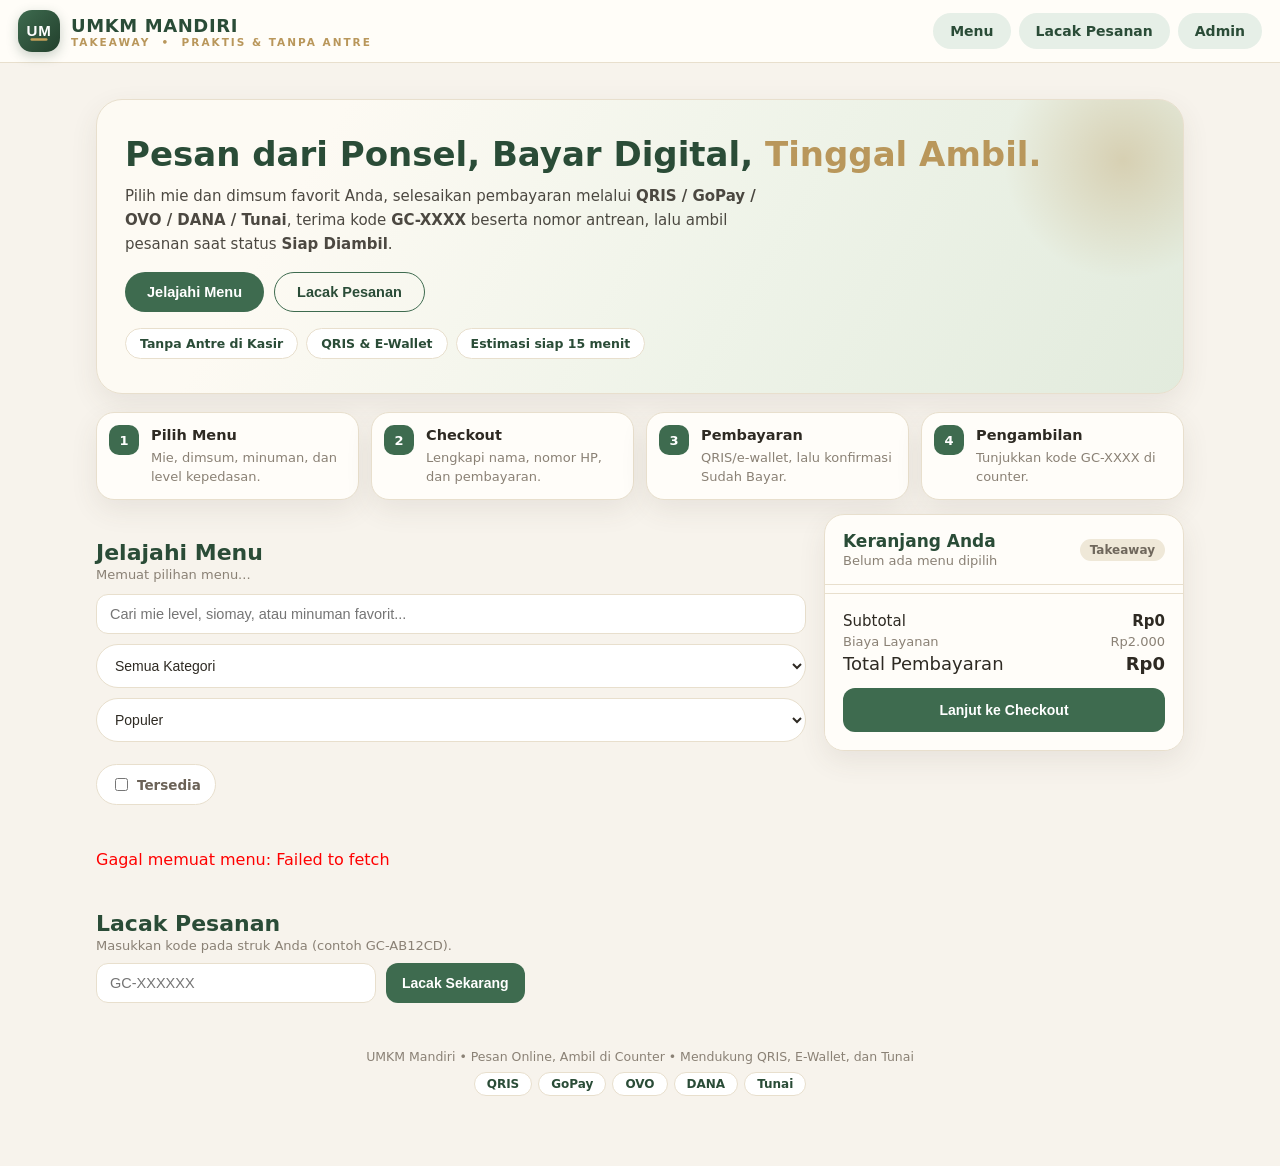
==== commit 7527fad1: "Perbaiki bug + polish UI: drawer cart, validasi HP, lacak auto-refresh, admin search/pagination/CSV," ====
--- a/index.html
+++ b/index.html
@@ -4,7 +4,14 @@
 <meta charset="UTF-8"><meta name="viewport" content="width=device-width,initial-scale=1">
 <title>UMKM Mandiri — Pesan Takeaway dengan Mudah</title>
 <meta name="description" content="UMKM Mandiri: layanan pesan takeaway makanan dan minuman secara online. Bayar dengan QRIS/e-wallet, ambil pesanan dengan kode antrian.">
+<meta property="og:title" content="UMKM Mandiri — Pesan Takeaway">
+<meta property="og:description" content="Pesan dari ponsel, bayar digital, tinggal ambil. QRIS / GoPay / OVO / DANA / Tunai.">
+<meta property="og:type" content="website">
+<meta name="theme-color" content="#2a4c37">
+<link rel="manifest" href="./manifest.webmanifest">
 <link rel="icon" href="./favicon.svg" type="image/svg+xml">
+<link rel="apple-touch-icon" href="./favicon.svg">
+<script type="application/ld+json">{"@context":"https://schema.org","@type":"Restaurant","name":"UMKM Mandiri","servesCuisine":["Indonesian","Mie","Dimsum"],"priceRange":"Rp5000-Rp20000","acceptsReservations":"False"}</script>
 <link rel="stylesheet" href="./style.css">
 </head>
 <body>
@@ -46,6 +53,8 @@
       <div class="toolbar">
         <div class="search"><input id="q" type="text" placeholder="Cari mie level, siomay, atau minuman favorit..." autocomplete="off"></div>
         <select id="kategori" aria-label="Kategori"><option value="">Semua Kategori</option></select>
+        <select id="sort" aria-label="Urutkan"><option value="">Populer</option><option value="murah">Termurah</option><option value="mahal">Termahal</option><option value="nama">Nama A-Z</option></select>
+        <label class="avail"><input type="checkbox" id="onlyAvail" style="width:auto"> Tersedia</label>
       </div>
       <div id="pills" class="pills"></div>
       <div id="grid" class="grid">
@@ -55,7 +64,7 @@
     <aside id="cartPanel" class="cart-panel" aria-label="Keranjang belanja">
       <div class="cart-head">
         <div><b>Keranjang Anda</b><p class="muted" id="cartSub" style="margin:2px 0 0">Belum ada menu dipilih</p></div>
-        <span class="badge" id="cartBadge">Takeaway</span>
+        <div class="row"><span class="badge" id="cartBadge">Takeaway</span><button class="btn sm ghost cart-close" onclick="closeCartDrawer()" aria-label="Tutup keranjang">✕</button></div>
       </div>
       <div id="citems" class="cart-items"></div>
       <div class="cart-foot">
@@ -69,9 +78,10 @@
 
   <div class="sec"><div><h2 id="lacak">Lacak Pesanan</h2><p>Masukkan kode pada struk Anda (contoh GC-AB12CD).</p></div></div>
   <div class="track-form">
-    <input id="kode" type="text" placeholder="GC-XXXXXX" style="text-transform:uppercase">
+    <input id="kode" type="text" placeholder="GC-XXXXXX" style="text-transform:uppercase" autocomplete="off" spellcheck="false">
     <button class="btn" onclick="lacak()">Lacak Sekarang</button>
   </div>
+  <div id="riwayat" class="pills" style="margin-top:8px"></div>
   <div id="hasil"></div>
 
   <footer class="site"><span id="footBrand">UMKM Mandiri</span> • Pesan Online, Ambil di Counter • Mendukung QRIS, E-Wallet, dan Tunai
@@ -109,5 +119,6 @@
 <script src="./api.js"></script>
 <script src="./foodimg.js"></script>
 <script src="./app.js"></script>
+<script>if ('serviceWorker' in navigator) { window.addEventListener('load', () => { navigator.serviceWorker.register('./sw.js').catch(() => {}); }); }</script>
 </body>
 </html>
--- a/style.css
+++ b/style.css
@@ -201,9 +201,39 @@
   body.p-laporan #vOrders,body.p-laporan #vMenu,body.p-laporan #vSetting,
   body.p-laporan .no-print{display:none !important}
   body.p-laporan .box{box-shadow:none}
+  /* Thermal 58mm: struk ramping */
+  body.p-struk .struk{border:0;border-radius:0;padding:0;font-size:12px}
+  body.p-struk .modal .box{border:0;border-radius:0;padding:8px;max-width:58mm}
 }
 @media(max-width:640px){
   .hero{padding:24px 20px}
   .cart-fab{left:14px;right:14px;text-align:center}
   #toast{bottom:110px;width:max-content;max-width:92vw}
 }
+/* Elegan tambahan: drawer cart mobile, flag pedas, fokus aksesibel */
+.thumb{position:relative}
+.flag{position:absolute;left:10px;top:10px;background:#2e2a23;color:#ffd98a;font-size:11px;font-weight:800;letter-spacing:.8px;padding:5px 10px;border-radius:999px;text-transform:uppercase}
+.avail{display:flex;align-items:center;gap:6px;background:#fff;border:1.5px solid var(--line);border-radius:999px;padding:10px 14px;font-size:13.5px;font-weight:700;color:#6b6257;cursor:pointer;white-space:nowrap}
+.pill-btn.sm{padding:6px 12px;font-size:12.5px}
+.cart-close{display:none}
+.cart-ov{position:fixed;inset:0;background:rgba(46,42,35,.5);opacity:0;transition:.25s;z-index:40}
+.cart-ov.show{opacity:1}
+body.lock{overflow:hidden}
+:focus-visible{outline:2px solid var(--brand);outline-offset:2px}
+@media(max-width:1023px){
+  .cart-panel{position:fixed;right:0;top:0;bottom:0;width:min(420px,94vw);z-index:41;border-radius:20px 0 0 20px;transform:translateX(105%);transition:transform .28s ease;display:flex;flex-direction:column}
+  .cart-panel.open-drawer{transform:none}
+  .cart-panel .cart-items{flex:1;overflow:auto;max-height:none}
+  .cart-close{display:inline-block}
+}
+@media(prefers-reduced-motion:reduce){*{animation:none !important;transition:none !important}html{scroll-behavior:auto}}
+/* SLA dapur */
+.antri-card.over{border-color:#b97900;box-shadow:0 0 0 3px rgba(185,121,0,.18)}
+.antri-card.late{border-color:#8f3a2a;box-shadow:0 0 0 3px rgba(143,58,42,.18)}
+.sla{font-size:12px;font-weight:800;padding:4px 10px;border-radius:999px;background:#efe8d8;color:#6f675c}
+.sla.warn{background:#f7ecd0;color:#8f6b1d}
+.sla.bad{background:#f6dcd4;color:#8f3a2a}
+/* TV mode dapur */
+body.tv .wrap{max-width:1400px}
+body.tv .antri-no{font-size:44px}
+body.tv .antri-card{padding:20px}
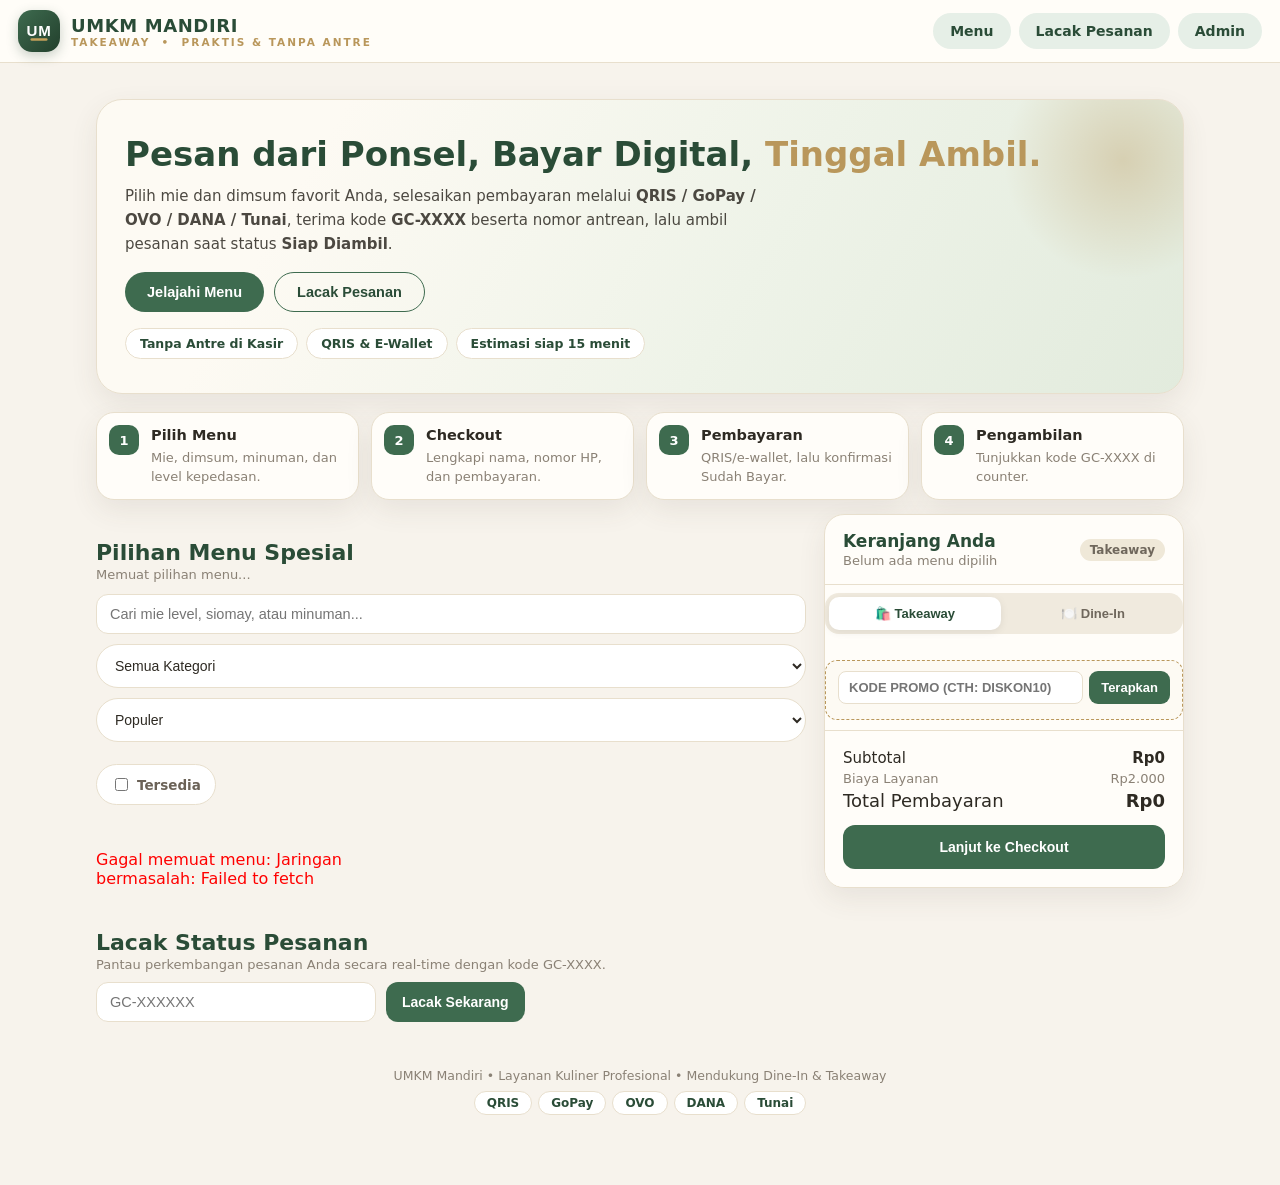
==== commit 92197928: "feat: peningkatan profesional mode dine-in, voucher promo, struk thermal pos, dan notifikasi whatsap" ====
--- a/index.html
+++ b/index.html
@@ -47,11 +47,13 @@
     <div class="step"><span class="n">4</span><b>Pengambilan</b><span>Tunjukkan kode GC-XXXX di counter.</span></div>
   </div>
 
+  <div id="tableNotice" class="table-notice" style="display:none"></div>
+
   <div class="shop">
     <div class="shop-main">
-      <div class="sec"><div><h2 id="menu">Jelajahi Menu</h2><p id="menuCount">Memuat pilihan menu...</p></div></div>
+      <div class="sec"><div><h2 id="menu">Pilihan Menu Spesial</h2><p id="menuCount">Memuat pilihan menu...</p></div></div>
       <div class="toolbar">
-        <div class="search"><input id="q" type="text" placeholder="Cari mie level, siomay, atau minuman favorit..." autocomplete="off"></div>
+        <div class="search"><input id="q" type="text" placeholder="Cari mie level, siomay, atau minuman..." autocomplete="off"></div>
         <select id="kategori" aria-label="Kategori"><option value="">Semua Kategori</option></select>
         <select id="sort" aria-label="Urutkan"><option value="">Populer</option><option value="murah">Termurah</option><option value="mahal">Termahal</option><option value="nama">Nama A-Z</option></select>
         <label class="avail"><input type="checkbox" id="onlyAvail" style="width:auto"> Tersedia</label>
@@ -66,9 +68,31 @@
         <div><b>Keranjang Anda</b><p class="muted" id="cartSub" style="margin:2px 0 0">Belum ada menu dipilih</p></div>
         <div class="row"><span class="badge" id="cartBadge">Takeaway</span><button class="btn sm ghost cart-close" onclick="closeCartDrawer()" aria-label="Tutup keranjang">✕</button></div>
       </div>
+
+      <!-- Mode Pemesanan: Takeaway vs Dine-In -->
+      <div class="mode-switcher">
+        <button id="btnModeTA" class="mode-btn on" onclick="setOrderMode('takeaway')">🛍️ Takeaway</button>
+        <button id="btnModeDI" class="mode-btn" onclick="setOrderMode('dine_in')">🍽️ Dine-In</button>
+      </div>
+      <div id="boxTableNo" class="table-input-wrap" style="display:none">
+        <label for="tableNo">Nomor Meja Anda <span style="color:#d9534f">*</span></label>
+        <input id="tableNo" type="text" placeholder="Contoh: 04" maxlength="10">
+      </div>
+
       <div id="citems" class="cart-items"></div>
+
+      <!-- Voucher / Promo Code Box -->
+      <div class="promo-box">
+        <div class="promo-input-row">
+          <input id="promoCode" type="text" placeholder="Kode promo (cth: DISKON10)" style="text-transform:uppercase" autocomplete="off">
+          <button class="btn sm" onclick="applyPromo()">Terapkan</button>
+        </div>
+        <div id="promoFeedback" class="promo-feedback"></div>
+      </div>
+
       <div class="cart-foot">
         <div class="total-row"><span>Subtotal</span><b id="csub">Rp0</b></div>
+        <div id="rowPromo" class="total-row discount-row" style="display:none"><span>Diskon Promo (<span id="promoName"></span>)</span><b id="cdisc">-Rp0</b></div>
         <div class="total-row muted"><span>Biaya Layanan</span><span id="svcLabel">Rp2.000</span></div>
         <div class="total-row" style="font-size:18px"><span>Total Pembayaran</span><b id="ctotal">Rp0</b></div>
         <button class="btn" style="width:100%;margin-top:10px;padding:14px" onclick="openCheckout()">Lanjut ke Checkout</button>
@@ -76,7 +100,7 @@
     </aside>
   </div>
 
-  <div class="sec"><div><h2 id="lacak">Lacak Pesanan</h2><p>Masukkan kode pada struk Anda (contoh GC-AB12CD).</p></div></div>
+  <div class="sec"><div><h2 id="lacak">Lacak Status Pesanan</h2><p>Pantau perkembangan pesanan Anda secara real-time dengan kode GC-XXXX.</p></div></div>
   <div class="track-form">
     <input id="kode" type="text" placeholder="GC-XXXXXX" style="text-transform:uppercase" autocomplete="off" spellcheck="false">
     <button class="btn" onclick="lacak()">Lacak Sekarang</button>
@@ -84,7 +108,7 @@
   <div id="riwayat" class="pills" style="margin-top:8px"></div>
   <div id="hasil"></div>
 
-  <footer class="site"><span id="footBrand">UMKM Mandiri</span> • Pesan Online, Ambil di Counter • Mendukung QRIS, E-Wallet, dan Tunai
+  <footer class="site"><span id="footBrand">UMKM Mandiri</span> • Layanan Kuliner Profesional • Mendukung Dine-In & Takeaway
     <div class="pay-row"><span>QRIS</span><span>GoPay</span><span>OVO</span><span>DANA</span><span>Tunai</span></div>
   </footer>
 </div>
@@ -93,14 +117,21 @@
 <div id="toast"></div>
 
 <div id="mCheckout" class="modal"><div class="box">
-  <h2>Checkout Takeaway</h2><div class="muted">Langkah 1 dari 2 — Data pengambilan dan pembayaran</div>
+  <div class="row" style="justify-content:space-between">
+    <h2 style="margin:0">Konfirmasi Pemesanan</h2>
+    <span id="coBadge" class="badge">Takeaway</span>
+  </div>
+  <div class="muted" style="margin-bottom:12px">Langkah 1 dari 2 — Lengkapi data pemesan</div>
   <label>Nama Pemesan</label><input id="nama" type="text" placeholder="Nama lengkap pemesan" autocomplete="name">
-  <label>No. HP / WhatsApp</label><input id="hp" type="tel" placeholder="08xx xxxx xxxx" autocomplete="tel">
+  <label>No. HP / WhatsApp (untuk konfirmasi pesanan)</label><input id="hp" type="tel" placeholder="08xx xxxx xxxx" autocomplete="tel">
+  <div id="coTableField" style="display:none">
+    <label>Nomor Meja</label><input id="coTable" type="text" placeholder="Nomor meja tempat Anda duduk">
+  </div>
   <label>Catatan Pesanan (Opsional)</label><input id="catatan" type="text" placeholder="Contoh: es sedikit, mie setengah matang...">
   <label>Metode Pembayaran</label><div id="pays"></div>
   <div id="coSum" style="margin:12px 0;font-size:14px"></div>
-  <div class="row"><button class="btn ghost" onclick="closeM('mCheckout')">Batalkan</button>
-  <button id="btnOrder" class="btn" onclick="buatPesanan()">Konfirmasi Pesanan</button></div>
+  <div class="row"><button class="btn ghost" onclick="closeM('mCheckout')">Kembali</button>
+  <button id="btnOrder" class="btn" onclick="buatPesanan()">Pesan Sekarang</button></div>
 </div></div>
 
 <div id="mBayar" class="modal"><div class="box">
@@ -109,10 +140,16 @@
 </div></div>
 
 <div id="mStruk" class="modal"><div class="box" style="text-align:left">
-  <h2>Pesanan Berhasil Dibuat</h2>
+  <div class="row" style="justify-content:space-between;margin-bottom:8px">
+    <h2 style="margin:0">Struk Pesanan Resmi</h2>
+    <button class="btn sm ghost" onclick="printStrukDirect()">🖨️ Cetak Struk</button>
+  </div>
   <div id="sBody"></div>
-  <div class="row" style="margin-top:12px"><button class="btn ghost" onclick="closeM('mStruk')">Tutup</button>
-  <button class="btn" onclick="lacakDariStruk()">Lacak Status</button></div>
+  <div class="row" style="margin-top:14px;gap:8px">
+    <button id="btnShareWA" class="btn green" style="flex:1" onclick="shareStrukWA()">💬 Kirim ke WhatsApp</button>
+    <button class="btn" style="flex:1" onclick="lacakDariStruk()">Lacak Status</button>
+    <button class="btn ghost" onclick="closeM('mStruk')">Tutup</button>
+  </div>
 </div></div>
 
 <script src="./config.js"></script>
--- a/style.css
+++ b/style.css
@@ -22,9 +22,9 @@
 .brand .logo{font-weight:800;font-size:18px;letter-spacing:.6px;color:var(--brand-d)}
 .logo-img{width:42px;height:42px;border-radius:14px;display:block;box-shadow:0 4px 12px rgba(42,76,55,.25)}
 .brand small{display:block;font-size:10.5px;font-weight:700;color:var(--gold);letter-spacing:2px}
-header.top nav{margin-left:auto;display:flex;gap:8px}
+header.top nav{margin-left:auto;display:flex;gap:8px;flex-wrap:wrap;justify-content:flex-end}
 header.top nav a,header.top nav button{color:var(--brand-d);text-decoration:none;background:var(--brand-soft);border:1px solid transparent;
-  padding:9px 16px;border-radius:999px;cursor:pointer;font-size:14px;font-weight:700;transition:.2s}
+  padding:9px 16px;border-radius:999px;cursor:pointer;font-size:14px;font-weight:700;transition:.2s;white-space:nowrap}
 header.top nav a:hover,header.top nav button:hover{border-color:var(--brand);background:#fff}
 
 .wrap{max-width:1120px;margin:0 auto;padding:18px 16px 60px}
@@ -209,6 +209,19 @@
   .hero{padding:24px 20px}
   .cart-fab{left:14px;right:14px;text-align:center}
   #toast{bottom:110px;width:max-content;max-width:92vw}
+  /* Header ramping di HP: nav turun ke baris sendiri */
+  header.top{padding:10px 12px}
+  .brand .logo{font-size:15px}
+  .logo-img{width:34px;height:34px;border-radius:11px}
+  .brand small{font-size:9px;letter-spacing:1.4px}
+  header.top nav{margin-left:0;width:100%;justify-content:flex-start}
+  header.top nav a,header.top nav button{padding:7px 12px;font-size:12.5px}
+  #dClock{display:none}
+  .sec h2{font-size:19px}
+  .dapur-col h2{font-size:17px}
+  .antri-no{font-size:26px}
+  .antri-card .row .btn{flex:1;text-align:center}
+  .toolbar select,.avail{flex:1}
 }
 /* Elegan tambahan: drawer cart mobile, flag pedas, fokus aksesibel */
 .thumb{position:relative}
@@ -227,6 +240,25 @@
   .cart-close{display:inline-block}
 }
 @media(prefers-reduced-motion:reduce){*{animation:none !important;transition:none !important}html{scroll-behavior:auto}}
+/* Dokumen laporan penjualan formal */
+.lap-doc{background:#fff;border:1px solid var(--line);border-radius:16px;padding:24px;margin-top:6px;box-shadow:var(--shadow);color:#1f1c17}
+.lap-kop{text-align:center;margin-bottom:12px;border-bottom:2px solid var(--brand-d);padding-bottom:12px}
+.lap-kop b{display:block;font-size:20px;letter-spacing:1px;color:var(--brand-d)}
+.lap-kop span{display:block;font-size:14px;font-weight:800;margin-top:4px}
+.lap-kop small{display:block;font-size:12px;color:var(--muted);margin-top:2px}
+.lap-doc h4{margin:18px 0 6px;font-size:15px;color:var(--brand-d)}
+.lap-tbl{width:100%;border-collapse:collapse;font-size:13px;margin:6px 0}
+.lap-tbl th,.lap-tbl td{border:1px solid #d8cfb8;padding:7px 8px;text-align:left;vertical-align:top}
+.lap-tbl th{background:#f4ecda;font-size:12px;text-transform:uppercase;letter-spacing:.4px}
+.lap-tbl td.num,.lap-tbl th.num{text-align:right;white-space:nowrap}
+.lap-sign{display:flex;justify-content:space-between;gap:16px;margin-top:28px;font-size:13px;text-align:center}
+@media print{
+  body.p-laporan #vLaporan .sec,body.p-laporan #lapSum,body.p-laporan #lapTable,body.p-laporan .no-print{display:none !important}
+  body.p-laporan .wrap{max-width:none;padding:0}
+  body.p-laporan #lapDoc{margin:0}
+  .lap-doc{box-shadow:none;border:0;border-radius:0;margin:0}
+  .lap-tbl{font-size:12px}
+}
 /* SLA dapur */
 .antri-card.over{border-color:#b97900;box-shadow:0 0 0 3px rgba(185,121,0,.18)}
 .antri-card.late{border-color:#8f3a2a;box-shadow:0 0 0 3px rgba(143,58,42,.18)}
@@ -237,3 +269,32 @@
 body.tv .wrap{max-width:1400px}
 body.tv .antri-no{font-size:44px}
 body.tv .antri-card{padding:20px}
+
+/* --- Fitur Profesional Baru: Dine-in, Promo, Chips & Struk Thermal --- */
+.table-notice{background:linear-gradient(135deg,#eaf5ee,#d8ede0);border:1.5px solid #2e7d4f;color:#1e5234;padding:12px 18px;border-radius:14px;font-size:14px;margin:12px 0;box-shadow:var(--shadow)}
+.mode-switcher{display:flex;gap:6px;background:#f0eade;padding:4px;border-radius:14px;margin:8px 0}
+.mode-btn{flex:1;background:transparent;border:0;padding:9px 12px;border-radius:10px;font-size:13px;font-weight:700;color:#6f675c;cursor:pointer;transition:.18s}
+.mode-btn.on{background:#fff;color:var(--brand-d);box-shadow:0 2px 8px rgba(0,0,0,.08)}
+.table-input-wrap{background:#fffdf9;border:1px solid var(--line);border-radius:12px;padding:10px 12px;margin:6px 0}
+.table-input-wrap label{display:block;font-size:11.5px;font-weight:700;color:#6f675c;margin-bottom:4px}
+.table-input-wrap input{width:100%;padding:8px 10px;border-radius:8px;border:1.5px solid var(--line);font-size:14px;box-sizing:border-box}
+
+.opt-chips{display:flex;gap:5px;flex-wrap:wrap;margin:6px 0 8px}
+.opt-chip{background:#f4efe6;border:1px solid #dfd6c4;color:#5a5145;font-size:11px;font-weight:700;padding:4px 8px;border-radius:6px;cursor:pointer;transition:.12s}
+.opt-chip:hover{background:var(--brand-soft);border-color:var(--brand);color:var(--brand-d)}
+
+.promo-box{background:#fdfaf3;border:1px dashed var(--gold);border-radius:12px;padding:10px 12px;margin:10px 0}
+.promo-input-row{display:flex;gap:6px}
+.promo-input-row input{flex:1;padding:8px 10px;border-radius:8px;border:1.5px solid var(--line);font-size:13px;font-weight:700}
+.promo-feedback{font-size:12px;margin-top:5px;font-weight:600}
+.discount-row{color:#2e7d4f !important;font-weight:700}
+
+/* Thermal POS Printer Optimization */
+@media print{
+  body.p-struk{background:#fff !important;color:#000 !important;padding:0 !important;margin:0 !important}
+  body.p-struk .modal{position:static;display:block !important;background:none;padding:0}
+  body.p-struk .modal .box{max-width:100%;width:100%;box-shadow:none;border:none;padding:0}
+  body.p-struk header,body.p-struk nav,body.p-struk .wrap,body.p-struk .cart-fab,body.p-struk .no-print,body.p-struk .row{display:none !important}
+  body.p-struk #strukPrint{display:block !important;font-family:'Courier New',Courier,monospace !important;font-size:12px !important;max-width:72mm;margin:0 auto}
+}
+
